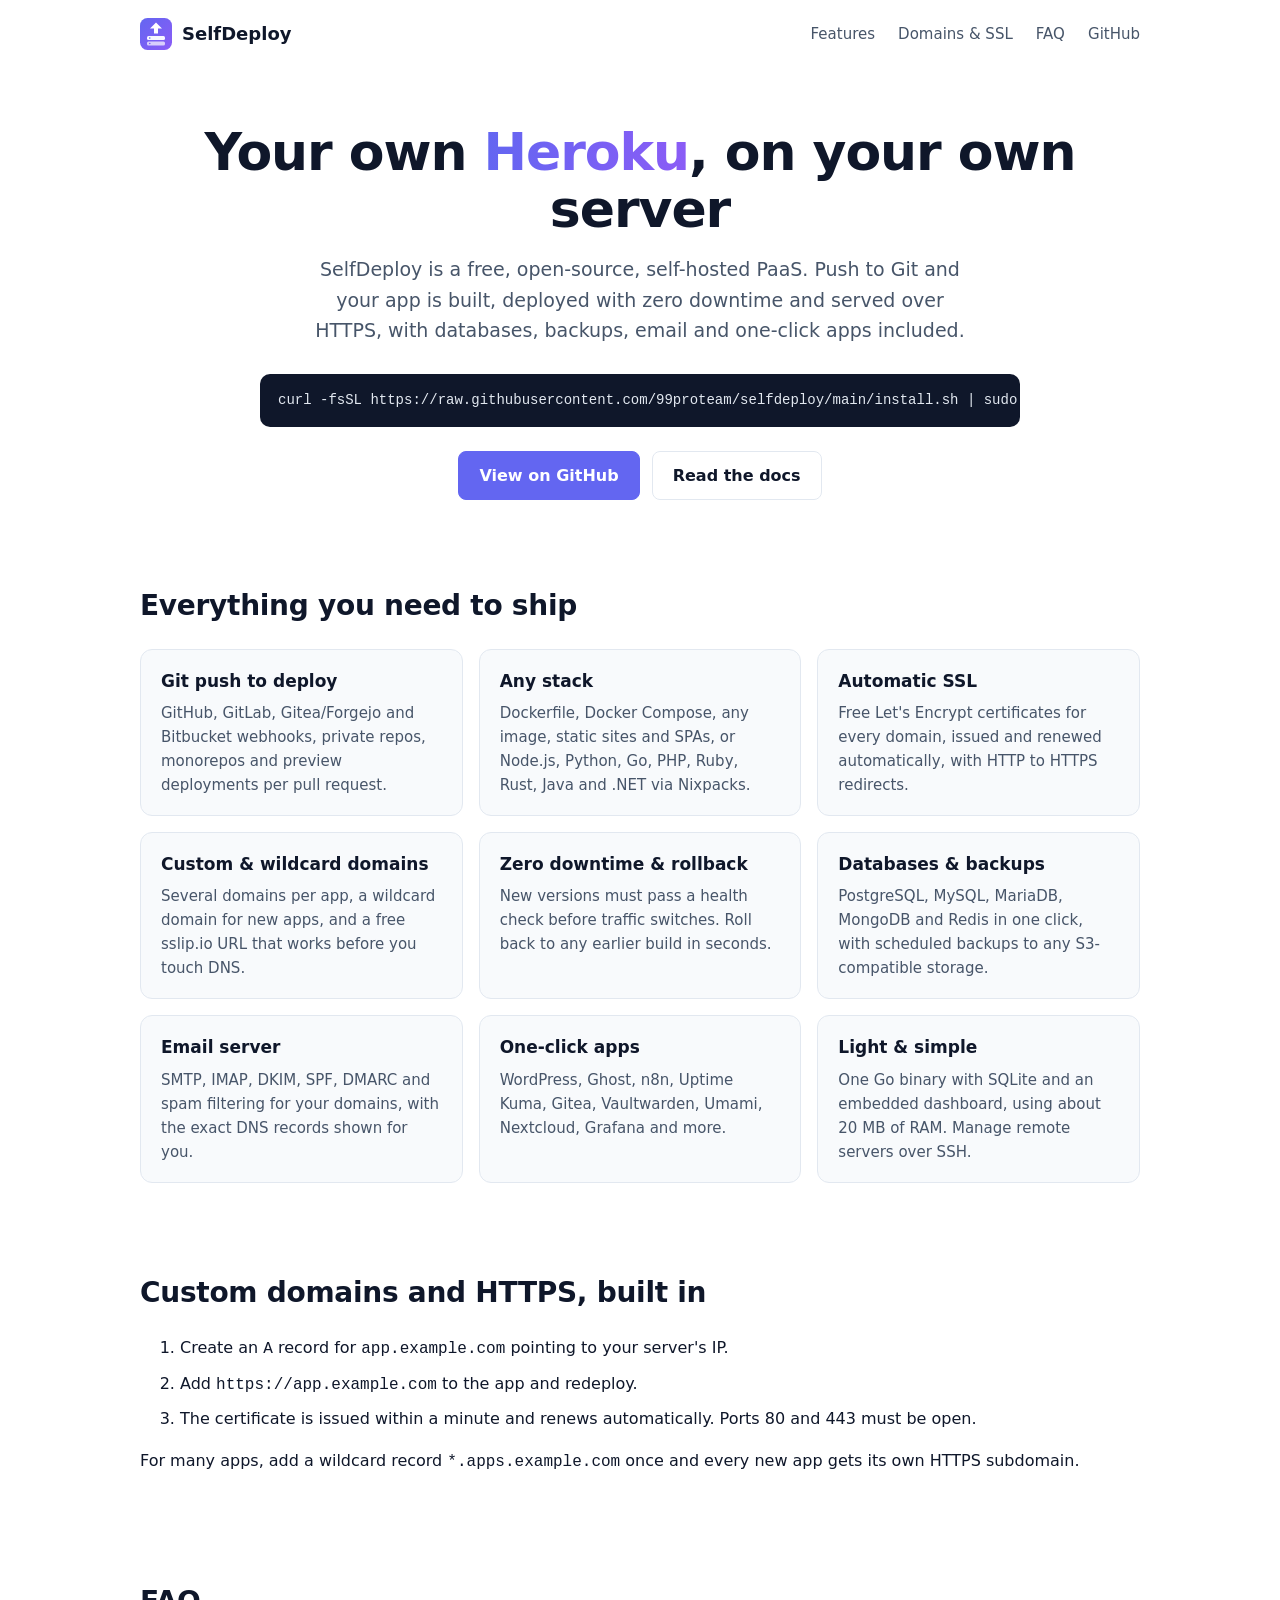
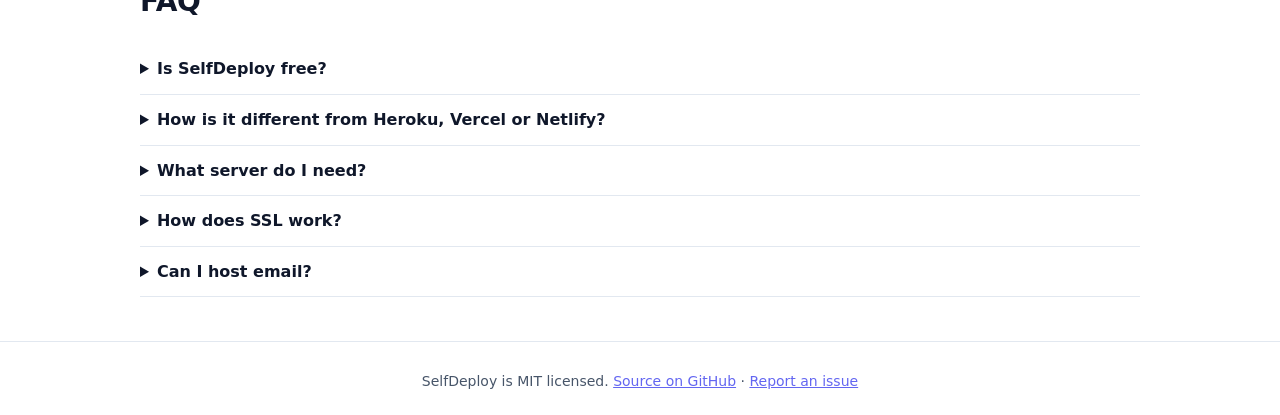
==== docs/index.html @ 4e9a478e "Add project website, SEO metadata and community files - docs/: GitHub Pages landing page with meta, " ====
<!doctype html>
<html lang="en">
<head>
  <meta charset="utf-8">
  <meta name="viewport" content="width=device-width, initial-scale=1">
  <title>SelfDeploy: open-source self-hosted PaaS (Heroku, Vercel and Coolify alternative)</title>
  <meta name="description" content="SelfDeploy is a free, open-source, self-hosted PaaS. Git push to deploy, automatic Let's Encrypt SSL, custom domains, databases with backups, your own email server and one-click apps on any Linux VPS.">
  <meta name="keywords" content="self-hosted PaaS, open source PaaS, Heroku alternative, Vercel alternative, Netlify alternative, Coolify alternative, Dokku alternative, CapRover alternative, git push deploy, docker deployment, VPS control panel, free SSL, Let's Encrypt, custom domains, self-hosted email server, database backups, Nixpacks, Traefik">
  <meta name="author" content="99proteam">
  <meta name="robots" content="index, follow">
  <link rel="canonical" href="https://99proteam.github.io/SelfDeploy/">
  <link rel="icon" href="logo.svg" type="image/svg+xml">
  <meta name="theme-color" content="#6366f1">

  <meta property="og:type" content="website">
  <meta property="og:site_name" content="SelfDeploy">
  <meta property="og:title" content="SelfDeploy: open-source, self-hosted PaaS">
  <meta property="og:description" content="Git push to deploy, automatic SSL, custom domains, databases, email server and one-click apps on your own server. One command to install.">
  <meta property="og:url" content="https://99proteam.github.io/SelfDeploy/">
  <meta property="og:image" content="https://99proteam.github.io/SelfDeploy/social-preview.png">
  <meta property="og:image:width" content="1280">
  <meta property="og:image:height" content="640">
  <meta property="og:image:alt" content="SelfDeploy: your own Heroku on any VPS">
  <meta name="twitter:card" content="summary_large_image">
  <meta name="twitter:title" content="SelfDeploy: open-source, self-hosted PaaS">
  <meta name="twitter:description" content="Git push to deploy, automatic SSL, custom domains, databases, email server and one-click apps on your own server.">
  <meta name="twitter:image" content="https://99proteam.github.io/SelfDeploy/social-preview.png">

  <script type="application/ld+json">
  {
    "@context": "https://schema.org",
    "@type": "SoftwareApplication",
    "name": "SelfDeploy",
    "description": "Open-source, self-hosted Platform-as-a-Service: git auto-deploy, automatic SSL, custom domains, databases with backups, email server and one-click apps.",
    "applicationCategory": "DeveloperApplication",
    "operatingSystem": "Linux",
    "url": "https://99proteam.github.io/SelfDeploy/",
    "downloadUrl": "https://github.com/99proteam/SelfDeploy",
    "codeRepository": "https://github.com/99proteam/SelfDeploy",
    "license": "https://opensource.org/licenses/MIT",
    "programmingLanguage": "Go",
    "offers": {"@type": "Offer", "price": "0", "priceCurrency": "USD"}
  }
  </script>
  <script type="application/ld+json">
  {
    "@context": "https://schema.org",
    "@type": "FAQPage",
    "mainEntity": [
      {"@type": "Question", "name": "Is SelfDeploy free?",
       "acceptedAnswer": {"@type": "Answer", "text": "Yes. SelfDeploy is open source under the MIT license. You only pay for your own server."}},
      {"@type": "Question", "name": "How does SSL work in SelfDeploy?",
       "acceptedAnswer": {"@type": "Answer", "text": "SelfDeploy runs Traefik, which requests a free Let's Encrypt certificate for every domain you add, renews it automatically and redirects HTTP to HTTPS. Point an A record at your server and make sure ports 80 and 443 are open."}},
      {"@type": "Question", "name": "Can I use my own domain?",
       "acceptedAnswer": {"@type": "Answer", "text": "Yes. Add any number of custom domains to an app, or set a wildcard domain so every new app gets name.apps.example.com automatically. Every app also gets a free sslip.io URL that works without DNS."}},
      {"@type": "Question", "name": "What can I deploy?",
       "acceptedAnswer": {"@type": "Answer", "text": "Anything with a Dockerfile or Docker Compose file, any Docker image, static sites and SPAs, and Node.js, Python, Go, PHP, Ruby, Rust, Java, .NET and more through Nixpacks without a Dockerfile."}},
      {"@type": "Question", "name": "What server do I need?",
       "acceptedAnswer": {"@type": "Answer", "text": "Any Ubuntu or Debian VPS with 1 GB of RAM (2 GB or more recommended). The installer sets up Docker for you."}}
    ]
  }
  </script>
  <style>
    :root { --bg:#ffffff; --fg:#0f172a; --muted:#475569; --card:#f8fafc; --line:#e2e8f0; --brand:#6366f1; --brand2:#8b5cf6; --code:#0f172a; --codefg:#e2e8f0; }
    @media (prefers-color-scheme: dark) { :root { --bg:#0b1020; --fg:#e2e8f0; --muted:#94a3b8; --card:#121a2e; --line:#1e293b; --code:#020617; } }
    * { box-sizing:border-box; }
    body { margin:0; background:var(--bg); color:var(--fg); font:16px/1.6 system-ui,-apple-system,"Segoe UI",Roboto,sans-serif; }
    a { color:var(--brand); }
    .wrap { max-width:1040px; margin:0 auto; padding:0 20px; }
    header { display:flex; align-items:center; justify-content:space-between; padding:18px 0; }
    .brand { display:flex; align-items:center; gap:10px; font-weight:700; font-size:18px; color:var(--fg); text-decoration:none; }
    .brand img { width:32px; height:32px; }
    nav a { margin-left:18px; color:var(--muted); text-decoration:none; font-size:15px; }
    .hero { text-align:center; padding:56px 0 40px; }
    .hero h1 { font-size:clamp(32px,5vw,52px); line-height:1.1; margin:0 0 16px; letter-spacing:-.02em; }
    .hero h1 span { background:linear-gradient(90deg,var(--brand),var(--brand2)); -webkit-background-clip:text; background-clip:text; color:transparent; }
    .hero p { font-size:19px; color:var(--muted); max-width:680px; margin:0 auto 28px; }
    pre { background:var(--code); color:var(--codefg); padding:16px 18px; border-radius:10px; overflow-x:auto; text-align:left; font:14px/1.5 ui-monospace,SFMono-Regular,Consolas,monospace; margin:0; }
    .install { max-width:760px; margin:0 auto; }
    .cta { margin-top:24px; display:flex; gap:12px; justify-content:center; flex-wrap:wrap; }
    .btn { display:inline-block; padding:11px 20px; border-radius:8px; font-weight:600; text-decoration:none; border:1px solid var(--line); color:var(--fg); }
    .btn.primary { background:var(--brand); border-color:var(--brand); color:#fff; }
    section { padding:44px 0; }
    h2 { font-size:28px; margin:0 0 20px; letter-spacing:-.01em; }
    .grid { display:grid; grid-template-columns:repeat(auto-fill,minmax(280px,1fr)); gap:16px; }
    .card { background:var(--card); border:1px solid var(--line); border-radius:12px; padding:18px 20px; }
    .card h3 { margin:0 0 6px; font-size:17px; }
    .card p { margin:0; color:var(--muted); font-size:15px; }
    ol li { margin-bottom:8px; }
    details { border-bottom:1px solid var(--line); padding:12px 0; }
    summary { cursor:pointer; font-weight:600; }
    details p { color:var(--muted); margin:8px 0 0; }
    footer { border-top:1px solid var(--line); padding:28px 0; color:var(--muted); font-size:14px; text-align:center; }
    @media (max-width:600px) { nav a:not(:last-child) { display:none; } }
  </style>
</head>
<body>
  <div class="wrap">
    <header>
      <a class="brand" href="./"><img src="logo.svg" alt="SelfDeploy logo">SelfDeploy</a>
      <nav>
        <a href="#features">Features</a>
        <a href="#domains">Domains &amp; SSL</a>
        <a href="#faq">FAQ</a>
        <a href="https://github.com/99proteam/SelfDeploy">GitHub</a>
      </nav>
    </header>

    <main>
      <div class="hero">
        <h1>Your own <span>Heroku</span>, on your own server</h1>
        <p>SelfDeploy is a free, open-source, self-hosted PaaS. Push to Git and your app is built, deployed with zero downtime and served over HTTPS, with databases, backups, email and one-click apps included.</p>
        <div class="install">
          <pre><code>curl -fsSL https://raw.githubusercontent.com/99proteam/selfdeploy/main/install.sh | sudo bash</code></pre>
        </div>
        <div class="cta">
          <a class="btn primary" href="https://github.com/99proteam/SelfDeploy">View on GitHub</a>
          <a class="btn" href="https://github.com/99proteam/SelfDeploy#-quick-start">Read the docs</a>
        </div>
      </div>

      <section id="features">
        <h2>Everything you need to ship</h2>
        <div class="grid">
          <div class="card"><h3>Git push to deploy</h3><p>GitHub, GitLab, Gitea/Forgejo and Bitbucket webhooks, private repos, monorepos and preview deployments per pull request.</p></div>
          <div class="card"><h3>Any stack</h3><p>Dockerfile, Docker Compose, any image, static sites and SPAs, or Node.js, Python, Go, PHP, Ruby, Rust, Java and .NET via Nixpacks.</p></div>
          <div class="card"><h3>Automatic SSL</h3><p>Free Let's Encrypt certificates for every domain, issued and renewed automatically, with HTTP to HTTPS redirects.</p></div>
          <div class="card"><h3>Custom &amp; wildcard domains</h3><p>Several domains per app, a wildcard domain for new apps, and a free sslip.io URL that works before you touch DNS.</p></div>
          <div class="card"><h3>Zero downtime &amp; rollback</h3><p>New versions must pass a health check before traffic switches. Roll back to any earlier build in seconds.</p></div>
          <div class="card"><h3>Databases &amp; backups</h3><p>PostgreSQL, MySQL, MariaDB, MongoDB and Redis in one click, with scheduled backups to any S3-compatible storage.</p></div>
          <div class="card"><h3>Email server</h3><p>SMTP, IMAP, DKIM, SPF, DMARC and spam filtering for your domains, with the exact DNS records shown for you.</p></div>
          <div class="card"><h3>One-click apps</h3><p>WordPress, Ghost, n8n, Uptime Kuma, Gitea, Vaultwarden, Umami, Nextcloud, Grafana and more.</p></div>
          <div class="card"><h3>Light &amp; simple</h3><p>One Go binary with SQLite and an embedded dashboard, using about 20 MB of RAM. Manage remote servers over SSH.</p></div>
        </div>
      </section>

      <section id="domains">
        <h2>Custom domains and HTTPS, built in</h2>
        <ol>
          <li>Create an <code>A</code> record for <code>app.example.com</code> pointing to your server's IP.</li>
          <li>Add <code>https://app.example.com</code> to the app and redeploy.</li>
          <li>The certificate is issued within a minute and renews automatically. Ports 80 and 443 must be open.</li>
        </ol>
        <p>For many apps, add a wildcard record <code>*.apps.example.com</code> once and every new app gets its own HTTPS subdomain.</p>
      </section>

      <section id="faq">
        <h2>FAQ</h2>
        <details><summary>Is SelfDeploy free?</summary><p>Yes. It is open source under the MIT license. You only pay for your own server.</p></details>
        <details><summary>How is it different from Heroku, Vercel or Netlify?</summary><p>It runs on a server you control, so there are no per-app fees, usage limits or vendor lock-in, and your data stays with you.</p></details>
        <details><summary>What server do I need?</summary><p>Any Ubuntu or Debian VPS with 1 GB of RAM (2 GB or more recommended). The installer sets up Docker for you.</p></details>
        <details><summary>How does SSL work?</summary><p>SelfDeploy runs the Traefik proxy, which requests a free Let's Encrypt certificate for each domain over the HTTP-01 challenge and renews it before it expires.</p></details>
        <details><summary>Can I host email?</summary><p>Yes, with the built-in mail server. Many cloud providers block outbound port 25 by default, so ask them to unblock it or relay through an SMTP provider.</p></details>
      </section>
    </main>
  </div>
  <footer>
    <div class="wrap">SelfDeploy is MIT licensed. <a href="https://github.com/99proteam/SelfDeploy">Source on GitHub</a> · <a href="https://github.com/99proteam/SelfDeploy/issues">Report an issue</a></div>
  </footer>
</body>
</html>
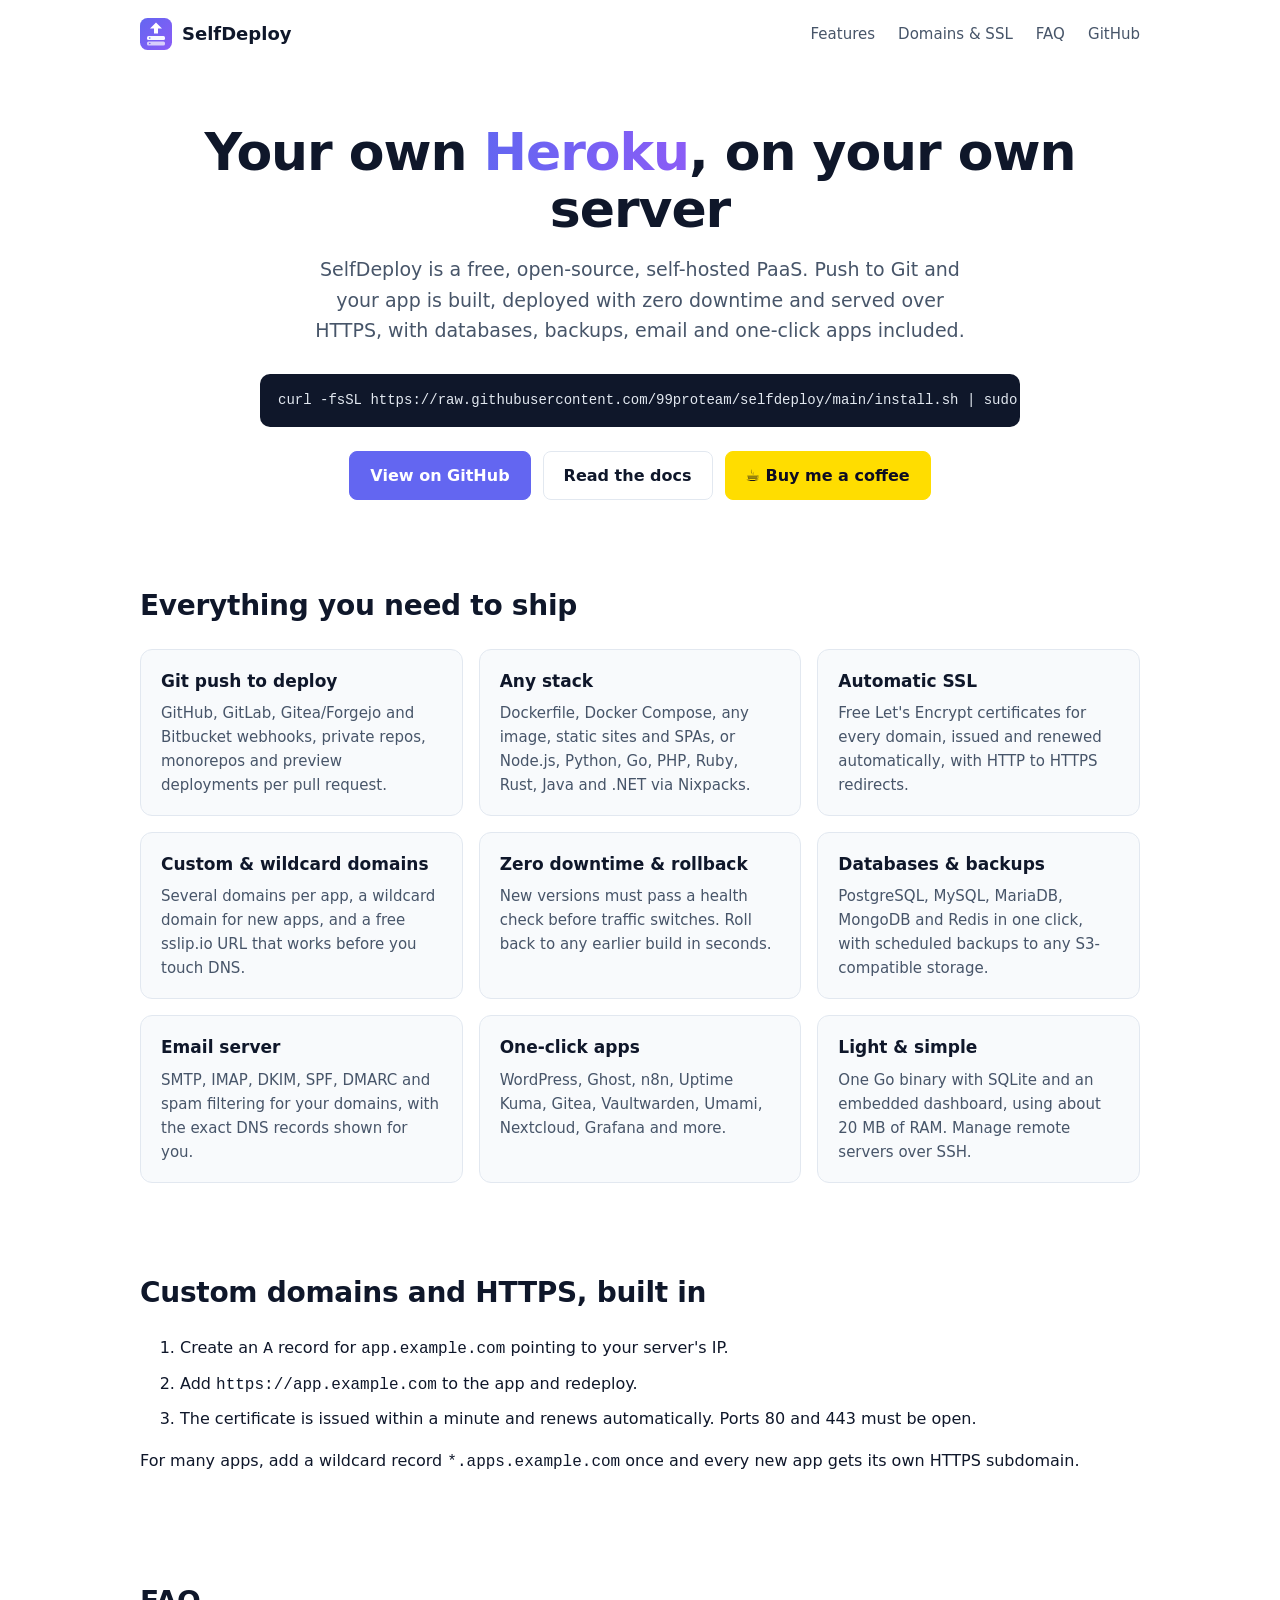
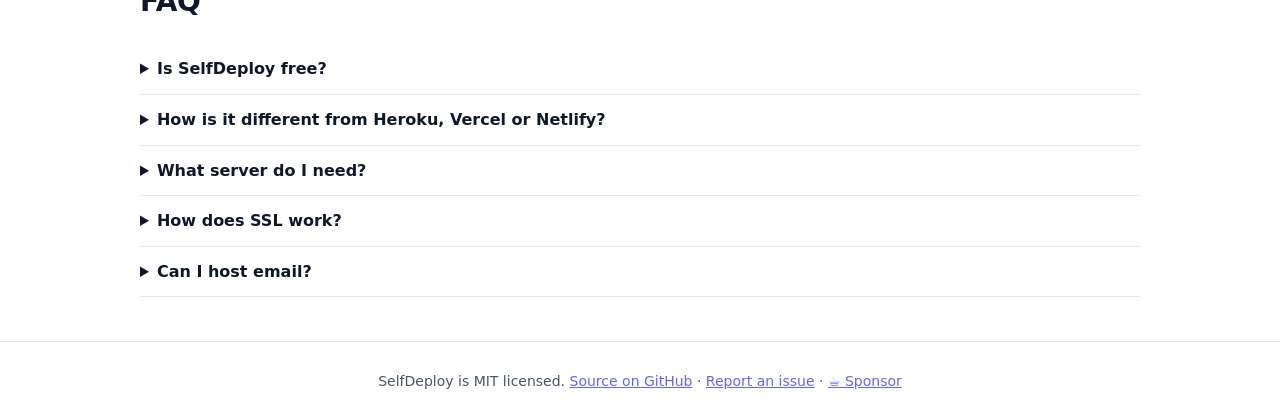
==== commit a01c2b00: "Add Buy Me a Coffee sponsor button and fix created_at in responses - .github/FUNDING.yml enables the" ====
--- a/docs/index.html
+++ b/docs/index.html
@@ -116,6 +116,7 @@
         <div class="cta">
           <a class="btn primary" href="https://github.com/99proteam/SelfDeploy">View on GitHub</a>
           <a class="btn" href="https://github.com/99proteam/SelfDeploy#-quick-start">Read the docs</a>
+          <a class="btn" style="background:#FFDD00;border-color:#FFDD00;color:#0d0c22" href="https://buymeacoffee.com/99proteam">☕ Buy me a coffee</a>
         </div>
       </div>
 
@@ -155,7 +156,7 @@
     </main>
   </div>
   <footer>
-    <div class="wrap">SelfDeploy is MIT licensed. <a href="https://github.com/99proteam/SelfDeploy">Source on GitHub</a> · <a href="https://github.com/99proteam/SelfDeploy/issues">Report an issue</a></div>
+    <div class="wrap">SelfDeploy is MIT licensed. <a href="https://github.com/99proteam/SelfDeploy">Source on GitHub</a> · <a href="https://github.com/99proteam/SelfDeploy/issues">Report an issue</a> · <a href="https://buymeacoffee.com/99proteam">☕ Sponsor</a></div>
   </footer>
 </body>
 </html>
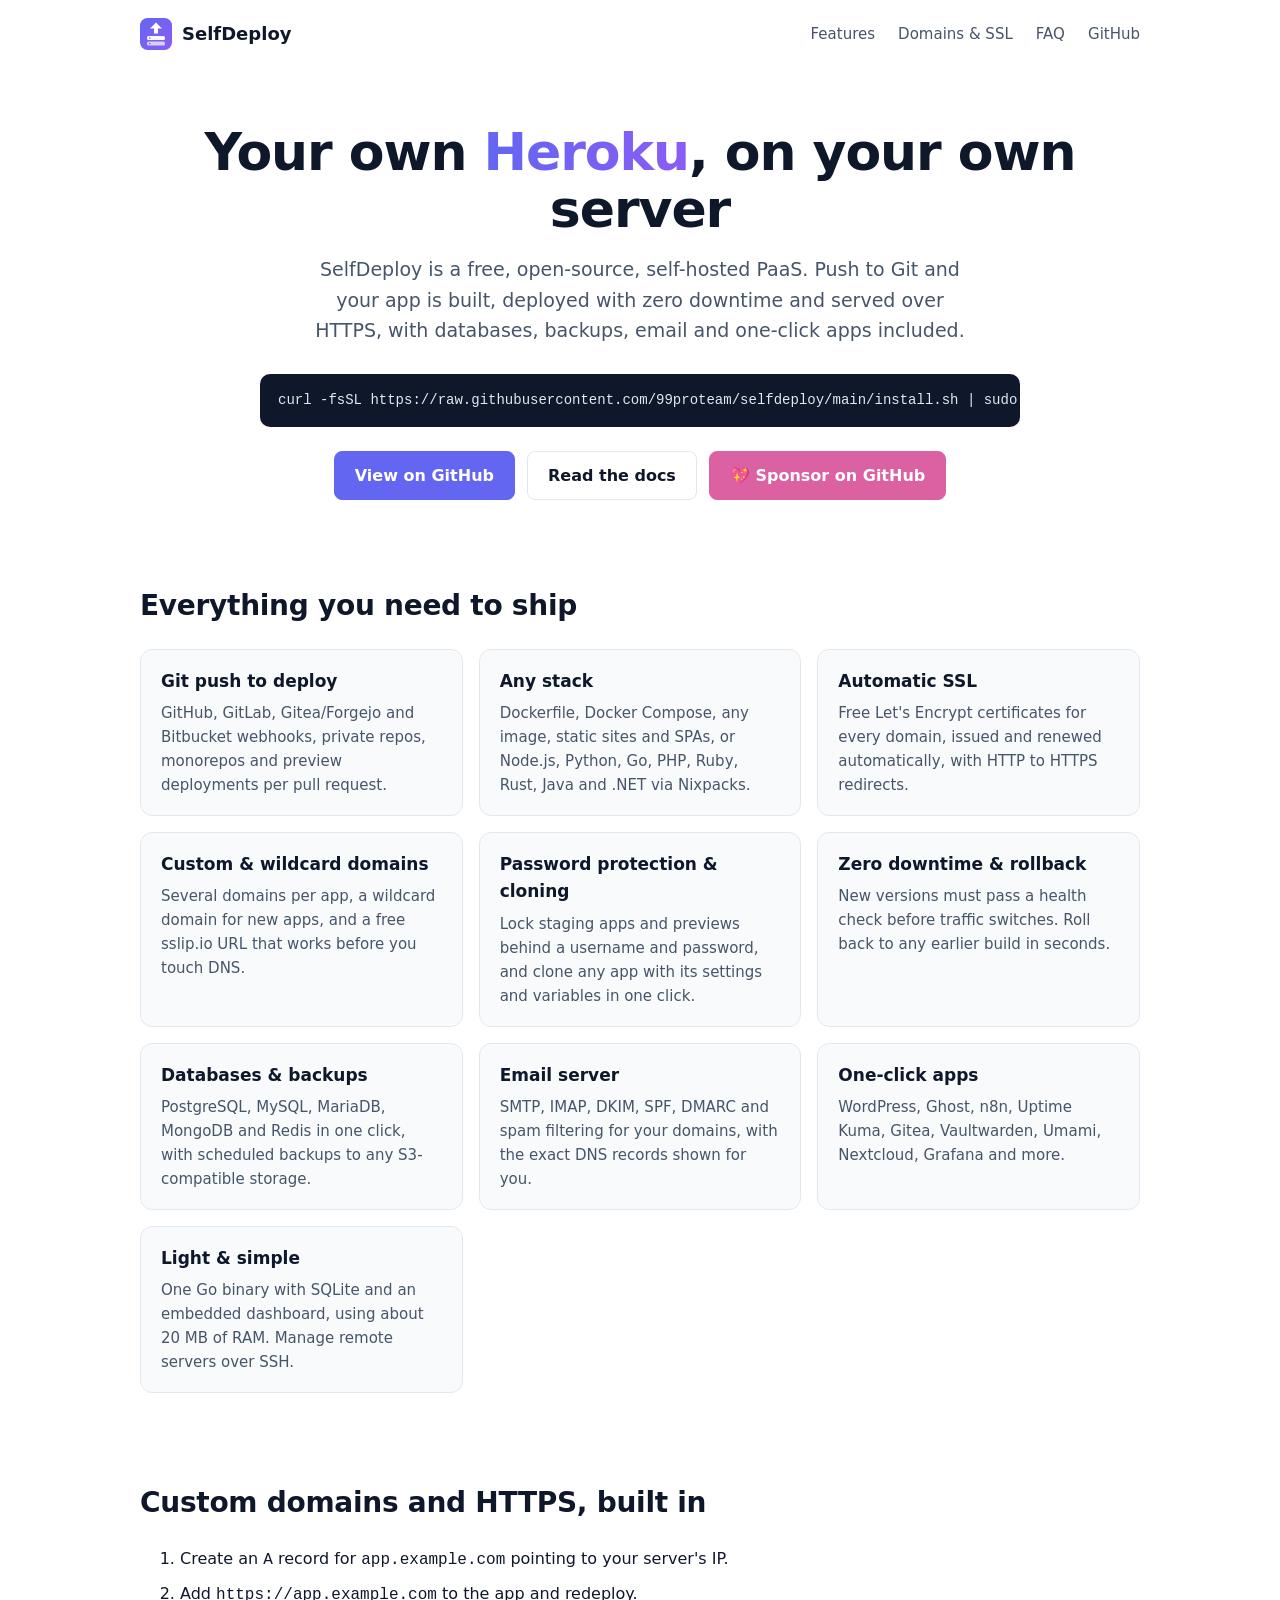
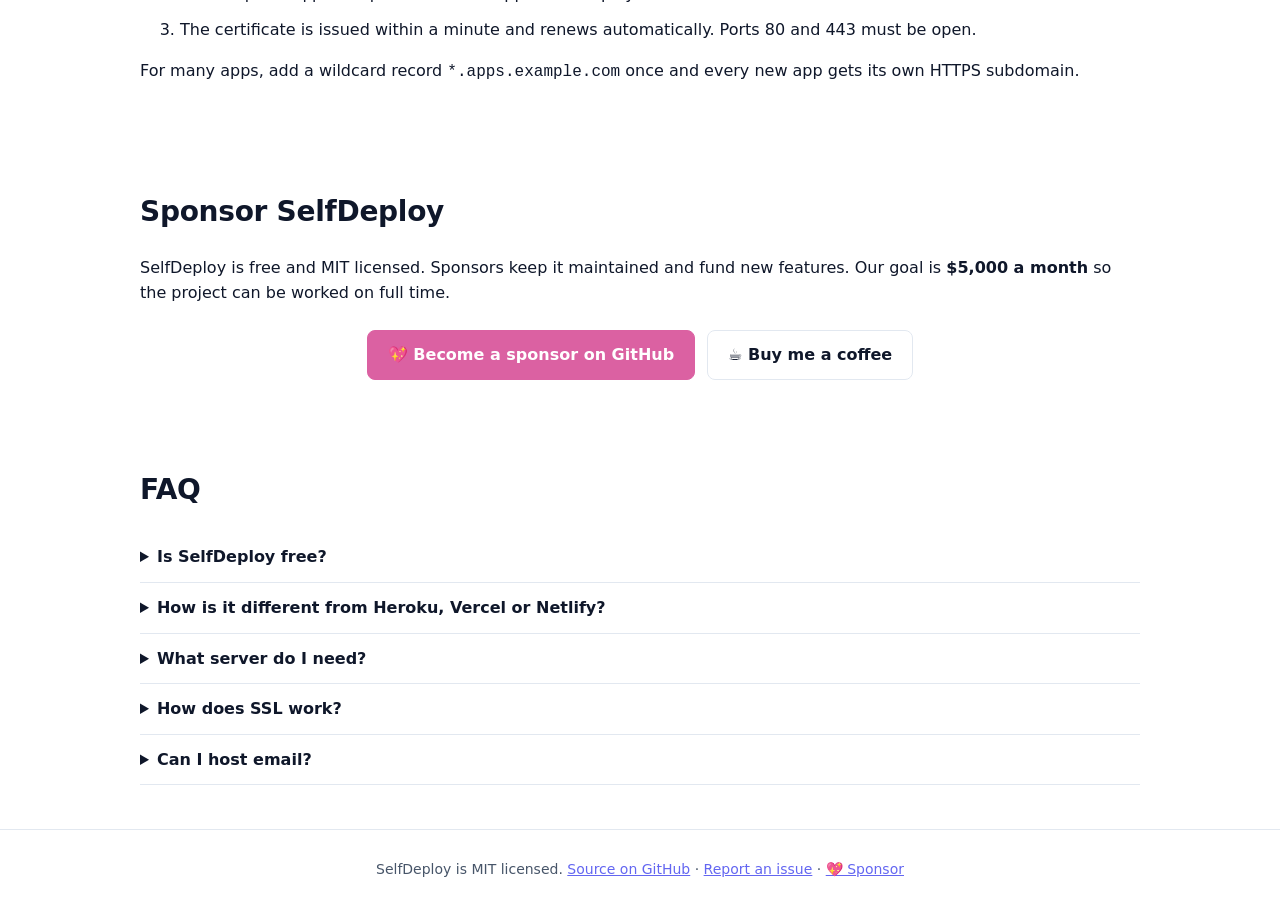
==== commit 079b2ca3: "Add password protection and app cloning; switch to GitHub Sponsors - Password protection: optional H" ====
--- a/docs/index.html
+++ b/docs/index.html
@@ -116,7 +116,7 @@
         <div class="cta">
           <a class="btn primary" href="https://github.com/99proteam/SelfDeploy">View on GitHub</a>
           <a class="btn" href="https://github.com/99proteam/SelfDeploy#-quick-start">Read the docs</a>
-          <a class="btn" style="background:#FFDD00;border-color:#FFDD00;color:#0d0c22" href="https://buymeacoffee.com/99proteam">☕ Buy me a coffee</a>
+          <a class="btn" style="background:#db61a2;border-color:#db61a2;color:#fff" href="https://github.com/sponsors/99proteam">💖 Sponsor on GitHub</a>
         </div>
       </div>
 
@@ -127,6 +127,7 @@
           <div class="card"><h3>Any stack</h3><p>Dockerfile, Docker Compose, any image, static sites and SPAs, or Node.js, Python, Go, PHP, Ruby, Rust, Java and .NET via Nixpacks.</p></div>
           <div class="card"><h3>Automatic SSL</h3><p>Free Let's Encrypt certificates for every domain, issued and renewed automatically, with HTTP to HTTPS redirects.</p></div>
           <div class="card"><h3>Custom &amp; wildcard domains</h3><p>Several domains per app, a wildcard domain for new apps, and a free sslip.io URL that works before you touch DNS.</p></div>
+          <div class="card"><h3>Password protection &amp; cloning</h3><p>Lock staging apps and previews behind a username and password, and clone any app with its settings and variables in one click.</p></div>
           <div class="card"><h3>Zero downtime &amp; rollback</h3><p>New versions must pass a health check before traffic switches. Roll back to any earlier build in seconds.</p></div>
           <div class="card"><h3>Databases &amp; backups</h3><p>PostgreSQL, MySQL, MariaDB, MongoDB and Redis in one click, with scheduled backups to any S3-compatible storage.</p></div>
           <div class="card"><h3>Email server</h3><p>SMTP, IMAP, DKIM, SPF, DMARC and spam filtering for your domains, with the exact DNS records shown for you.</p></div>
@@ -145,6 +146,15 @@
         <p>For many apps, add a wildcard record <code>*.apps.example.com</code> once and every new app gets its own HTTPS subdomain.</p>
       </section>
 
+      <section id="sponsor">
+        <h2>Sponsor SelfDeploy</h2>
+        <p>SelfDeploy is free and MIT licensed. Sponsors keep it maintained and fund new features. Our goal is <strong>$5,000 a month</strong> so the project can be worked on full time.</p>
+        <div class="cta">
+          <a class="btn primary" style="background:#db61a2;border-color:#db61a2;color:#fff" href="https://github.com/sponsors/99proteam">💖 Become a sponsor on GitHub</a>
+          <a class="btn" href="https://buymeacoffee.com/99proteam">☕ Buy me a coffee</a>
+        </div>
+      </section>
+
       <section id="faq">
         <h2>FAQ</h2>
         <details><summary>Is SelfDeploy free?</summary><p>Yes. It is open source under the MIT license. You only pay for your own server.</p></details>
@@ -156,7 +166,7 @@
     </main>
   </div>
   <footer>
-    <div class="wrap">SelfDeploy is MIT licensed. <a href="https://github.com/99proteam/SelfDeploy">Source on GitHub</a> · <a href="https://github.com/99proteam/SelfDeploy/issues">Report an issue</a> · <a href="https://buymeacoffee.com/99proteam">☕ Sponsor</a></div>
+    <div class="wrap">SelfDeploy is MIT licensed. <a href="https://github.com/99proteam/SelfDeploy">Source on GitHub</a> · <a href="https://github.com/99proteam/SelfDeploy/issues">Report an issue</a> · <a href="https://github.com/sponsors/99proteam">💖 Sponsor</a></div>
   </footer>
 </body>
 </html>
